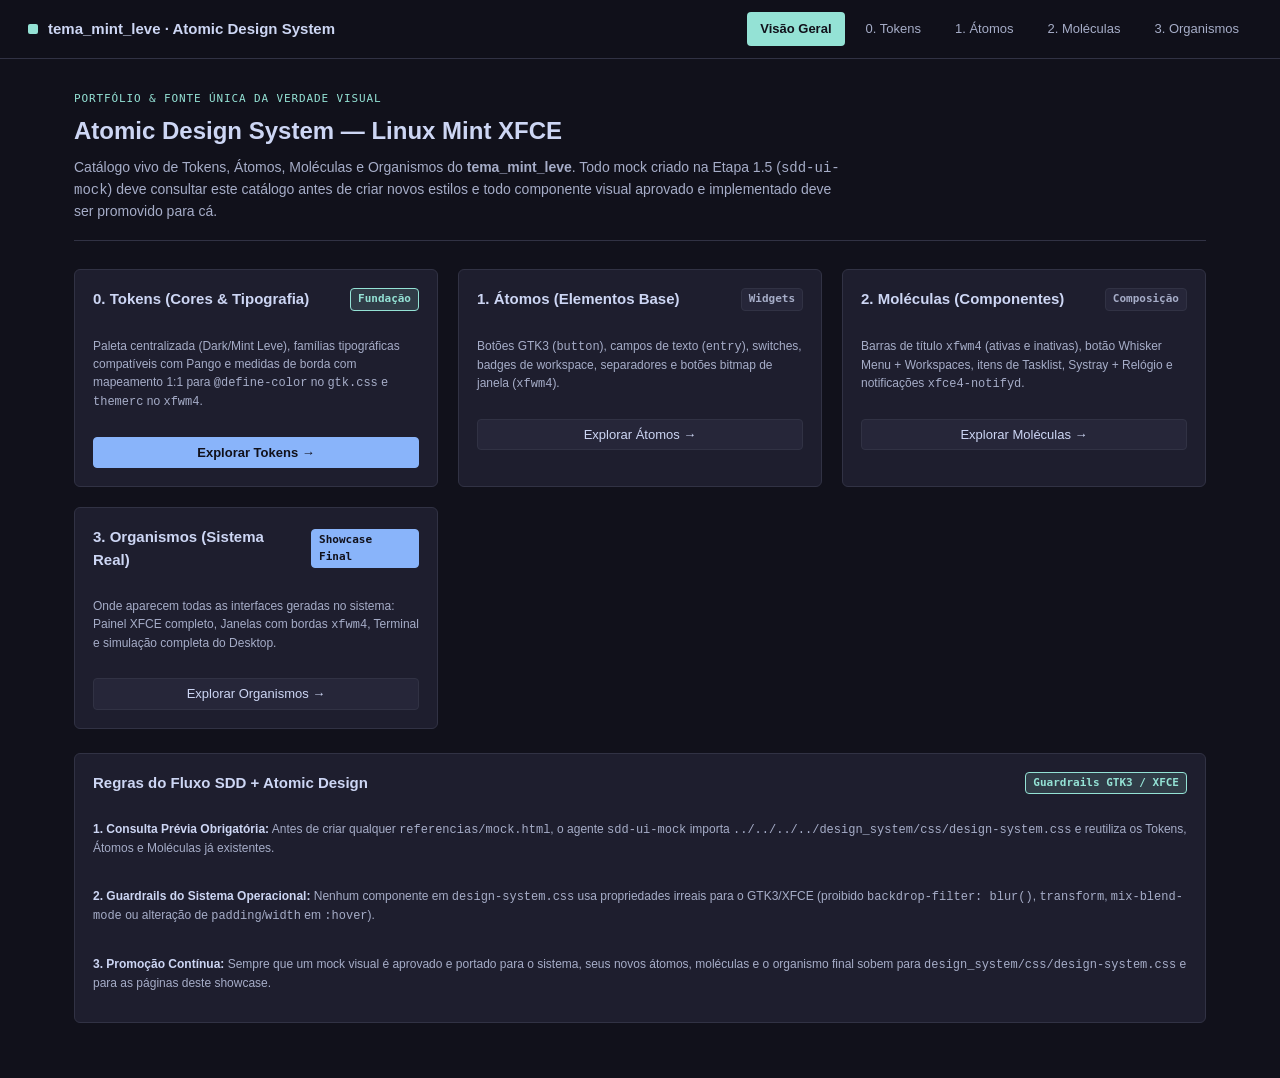
==== design_system/index.html @ 0c6aaf91 "configs dos agentes para desenvolver  e  arquitetura do projeto" ====
<!DOCTYPE html>
<html lang="pt-BR">
<head>
  <meta charset="UTF-8" />
  <meta name="viewport" content="width=device-width, initial-scale=1.0" />
  <title>Design System — Tema Mint Leve (Atomic Design)</title>
  <link rel="stylesheet" href="css/design-system.css" />
</head>
<body class="ds-showcase-body">
  <!-- Barra de Navegação Global do Design System -->
  <nav class="ds-navbar">
    <a href="index.html" class="ds-navbar__brand">
      <span class="ds-navbar__brand-dot"></span>
      <span>tema_mint_leve · Atomic Design System</span>
    </a>
    <div class="ds-navbar__links">
      <a href="index.html" class="ds-navbar__link is-current">Visão Geral</a>
      <a href="tokens.html" class="ds-navbar__link">0. Tokens</a>
      <a href="atoms.html" class="ds-navbar__link">1. Átomos</a>
      <a href="molecules.html" class="ds-navbar__link">2. Moléculas</a>
      <a href="organisms.html" class="ds-navbar__link">3. Organismos</a>
    </div>
  </nav>

  <main class="ds-container">
    <header class="ds-page-header">
      <div class="ds-page-header__eyebrow">Portfólio &amp; Fonte Única da Verdade Visual</div>
      <h1 class="ds-page-header__title">Atomic Design System — Linux Mint XFCE</h1>
      <p class="ds-page-header__desc">
        Catálogo vivo de Tokens, Átomos, Moléculas e Organismos do <strong>tema_mint_leve</strong>.
        Todo mock criado na Etapa 1.5 (<code>sdd-ui-mock</code>) deve consultar este catálogo antes de criar
        novos estilos e todo componente visual aprovado e implementado deve ser promovido para cá.
      </p>
    </header>

    <section class="ds-grid">
      <article class="ds-card">
        <div class="ds-card__header">
          <h2 class="ds-card__title">0. Tokens (Cores &amp; Tipografia)</h2>
          <span class="ds-atom-badge ds-atom-badge--mint">Fundação</span>
        </div>
        <div class="ds-card__meta">
          <p>Paleta centralizada (Dark/Mint Leve), famílias tipográficas compatíveis com Pango e medidas de borda com mapeamento 1:1 para <code>@define-color</code> no <code>gtk.css</code> e <code>themerc</code> no <code>xfwm4</code>.</p>
        </div>
        <a href="tokens.html" class="ds-atom-btn ds-atom-btn--primary">Explorar Tokens →</a>
      </article>

      <article class="ds-card">
        <div class="ds-card__header">
          <h2 class="ds-card__title">1. Átomos (Elementos Base)</h2>
          <span class="ds-atom-badge">Widgets</span>
        </div>
        <div class="ds-card__meta">
          <p>Botões GTK3 (<code>button</code>), campos de texto (<code>entry</code>), switches, badges de workspace, separadores e botões bitmap de janela (<code>xfwm4</code>).</p>
        </div>
        <a href="atoms.html" class="ds-atom-btn">Explorar Átomos →</a>
      </article>

      <article class="ds-card">
        <div class="ds-card__header">
          <h2 class="ds-card__title">2. Moléculas (Componentes)</h2>
          <span class="ds-atom-badge">Composição</span>
        </div>
        <div class="ds-card__meta">
          <p>Barras de título <code>xfwm4</code> (ativas e inativas), botão Whisker Menu + Workspaces, itens de Tasklist, Systray + Relógio e notificações <code>xfce4-notifyd</code>.</p>
        </div>
        <a href="molecules.html" class="ds-atom-btn">Explorar Moléculas →</a>
      </article>

      <article class="ds-card">
        <div class="ds-card__header">
          <h2 class="ds-card__title">3. Organismos (Sistema Real)</h2>
          <span class="ds-atom-badge ds-atom-badge--active">Showcase Final</span>
        </div>
        <div class="ds-card__meta">
          <p>Onde aparecem todas as interfaces geradas no sistema: Painel XFCE completo, Janelas com bordas <code>xfwm4</code>, Terminal e simulação completa do Desktop.</p>
        </div>
        <a href="organisms.html" class="ds-atom-btn">Explorar Organismos →</a>
      </article>
    </section>

    <section class="ds-card" style="margin-top: 24px;">
      <div class="ds-card__header">
        <h2 class="ds-card__title">Regras do Fluxo SDD + Atomic Design</h2>
        <span class="ds-atom-badge ds-atom-badge--mint">Guardrails GTK3 / XFCE</span>
      </div>
      <div class="ds-card__meta">
        <p><strong>1. Consulta Prévia Obrigatória:</strong> Antes de criar qualquer <code>referencias/mock.html</code>, o agente <code>sdd-ui-mock</code> importa <code>../../../../design_system/css/design-system.css</code> e reutiliza os Tokens, Átomos e Moléculas já existentes.</p>
        <p><strong>2. Guardrails do Sistema Operacional:</strong> Nenhum componente em <code>design-system.css</code> usa propriedades irreais para o GTK3/XFCE (proibido <code>backdrop-filter: blur()</code>, <code>transform</code>, <code>mix-blend-mode</code> ou alteração de <code>padding</code>/<code>width</code> em <code>:hover</code>).</p>
        <p><strong>3. Promoção Contínua:</strong> Sempre que um mock visual é aprovado e portado para o sistema, seus novos átomos, moléculas e o organismo final sobem para <code>design_system/css/design-system.css</code> e para as páginas deste showcase.</p>
      </div>
    </section>
  </main>
</body>
</html>
---- design_system/css/design-system.css ----
/* ==========================================================================
   TEMA MINT LEVE — CENTRAL ATOMIC DESIGN SYSTEM CSS
   --------------------------------------------------------------------------
   Este arquivo é a Fonte Única da Verdade (Single Source of Truth) visual
   do projeto. Ele é importado por:
   1. Os showcases HTML em `design_system/*.html` (via Live Server)
   2. Os mocks visuais de specs em `specs/<epico>/<spec>/referencias/mock.html`
   
   REGRA DE GUARDRAILS (GTK3 `GtkCssProvider` + XFCE `xfwm4`):
   - PROIBIDO nos blocos [1] a [4]: backdrop-filter, filter: blur(),
     mix-blend-mode, transform, animações contínuas ou mudança de geometria
     (padding/border-width/width/height) em :hover/:focus.
   ========================================================================== */

/* ==========================================================================
   [1. TOKENS] — Paleta de Cores, Tipografia, Bordas e Espaçamento
   Mapeamento 1:1 com `@define-color` (gtk.css) e `themerc`/`.xpm` (xfwm4)
   ========================================================================== */
:root {
  /* Superfícies e Fundos */
  --ds-bg-base: #181825;           /* @define-color bg_base #181825; */
  --ds-bg-surface: #1e1e2e;        /* @define-color bg_surface #1e1e2e; */
  --ds-bg-elevated: #262639;       /* @define-color bg_elevated #262639; */
  --ds-bg-overlay: #313244;        /* @define-color bg_overlay #313244; */
  --ds-bg-panel: rgba(24, 24, 37, 0.94); /* @define-color bg_panel rgba(24,24,37,0.94); */

  /* Tipografia e Ícones (Foreground) */
  --ds-fg-primary: #cdd6f4;        /* @define-color fg_primary #cdd6f4; | active_text_color */
  --ds-fg-secondary: #a6adc8;      /* @define-color fg_secondary #a6adc8; */
  --ds-fg-muted: #6c7086;          /* @define-color fg_muted #6c7086; | inactive_text_color */
  --ds-fg-on-accent: #11111b;      /* @define-color fg_on_accent #11111b; */

  /* Cores de Destaque e Semânticas (Mint Leve Accent) */
  --ds-accent-primary: #89b4fa;    /* @define-color accent_primary #89b4fa; */
  --ds-accent-hover: #b4befe;      /* @define-color accent_hover #b4befe; */
  --ds-accent-mint: #94e2d5;       /* @define-color accent_mint #94e2d5; */
  --ds-state-success: #a6e3a1;     /* @define-color state_success #a6e3a1; */
  --ds-state-warning: #f9e2af;     /* @define-color state_warning #f9e2af; */
  --ds-state-danger: #f38ba8;      /* @define-color state_danger #f38ba8; */

  /* Bordas e Janelas (xfwm4 & GTK3) */
  --ds-border-subtle: #313244;     /* @define-color border_subtle #313244; */
  --ds-border-focus: #89b4fa;      /* Borda de janela ativa no xfwm4 (.xpm) */
  --ds-border-inactive: #262639;   /* Borda de janela inativa no xfwm4 (.xpm) */
  --ds-titlebar-active: #1e1e2e;   /* title-1..5-active.xpm */
  --ds-titlebar-inactive: #181825; /* title-1..5-inactive.xpm */

  /* Tipografia Centralizada (Compatível com Pango / Linux Mint) */
  --ds-font-sans: "Inter", "Ubuntu", "Cantarell", "Noto Sans", sans-serif;
  --ds-font-mono: "JetBrains Mono", "Ubuntu Mono", "DejaVu Sans Mono", monospace;
  --ds-text-xs: 11px;
  --ds-text-sm: 12px;
  --ds-text-md: 13px;
  --ds-text-lg: 15px;

  /* Geometria e Raios (GTK3 Widgets — xfwm4 usa canto reto/bitmap) */
  --ds-radius-none: 0px;
  --ds-radius-sm: 4px;
  --ds-radius-md: 6px;
  --ds-border-width: 1px;
  --ds-border-width-xfwm: 2px;

  /* Transição Leve (Economia de CPU/Bateria) */
  --ds-transition-fast: background-color 120ms ease, color 120ms ease, border-color 120ms ease;
}

/* ==========================================================================
   [2. ÁTOMOS] — Elementos Base Indivisíveis (Portáveis para GTK3 / xfwm4)
   ========================================================================== */

/* Átomo: Botão Base GTK3 (`button`) */
.ds-atom-btn {
  font-family: var(--ds-font-sans);
  font-size: var(--ds-text-md);
  font-weight: 500;
  color: var(--ds-fg-primary);
  background-color: var(--ds-bg-elevated);
  border: var(--ds-border-width) solid var(--ds-border-subtle);
  border-radius: var(--ds-radius-sm);
  padding: 5px 12px;
  min-height: 28px;
  min-width: 64px;
  cursor: pointer;
  transition: var(--ds-transition-fast);
  display: inline-flex;
  align-items: center;
  justify-content: center;
  gap: 6px;
  text-decoration: none;
}

.ds-atom-btn:hover {
  background-color: var(--ds-bg-overlay);
  border-color: var(--ds-accent-primary);
}

.ds-atom-btn:active,
.ds-atom-btn.is-active {
  background-color: var(--ds-accent-primary);
  color: var(--ds-fg-on-accent);
  border-color: var(--ds-accent-primary);
}

.ds-atom-btn.ds-atom-btn--primary {
  background-color: var(--ds-accent-primary);
  color: var(--ds-fg-on-accent);
  border-color: var(--ds-accent-primary);
  font-weight: 600;
}

.ds-atom-btn.ds-atom-btn--primary:hover {
  background-color: var(--ds-accent-hover);
  border-color: var(--ds-accent-hover);
}

.ds-atom-btn.ds-atom-btn--danger {
  background-color: transparent;
  color: var(--ds-state-danger);
  border-color: var(--ds-state-danger);
}

.ds-atom-btn.ds-atom-btn--danger:hover {
  background-color: var(--ds-state-danger);
  color: var(--ds-fg-on-accent);
}

.ds-atom-btn.ds-atom-btn--flat {
  background-color: transparent;
  border-color: transparent;
  min-width: 28px;
  padding: 4px 8px;
}

.ds-atom-btn.ds-atom-btn--flat:hover {
  background-color: var(--ds-bg-overlay);
}

.ds-atom-btn:disabled,
.ds-atom-btn.is-disabled {
  opacity: 0.45;
  cursor: not-allowed;
}

/* Átomo: Campo de Entrada GTK3 (`entry`) */
.ds-atom-entry {
  font-family: var(--ds-font-sans);
  font-size: var(--ds-text-md);
  color: var(--ds-fg-primary);
  background-color: var(--ds-bg-base);
  border: var(--ds-border-width) solid var(--ds-border-subtle);
  border-radius: var(--ds-radius-sm);
  padding: 5px 10px;
  min-height: 28px;
  min-width: 180px;
  outline: none;
  transition: var(--ds-transition-fast);
}

.ds-atom-entry:focus,
.ds-atom-entry.is-focused {
  border-color: var(--ds-border-focus);
  box-shadow: inset 0 0 0 1px var(--ds-border-focus);
}

/* Átomo: Botões de Controle de Janela xfwm4 (`close/maximize/hide-active.xpm`) */
.ds-atom-win-ctrl {
  display: inline-block;
  width: 12px;
  height: 12px;
  border-radius: 2px; /* Quadrado levemente suavizado compatível com bitmap .xpm */
  background-color: var(--ds-bg-overlay);
  border: 1px solid var(--ds-border-subtle);
}

.ds-atom-win-ctrl--close {
  background-color: var(--ds-state-danger);
  border-color: var(--ds-state-danger);
}

.ds-atom-win-ctrl--max {
  background-color: var(--ds-state-warning);
  border-color: var(--ds-state-warning);
}

.ds-atom-win-ctrl--min {
  background-color: var(--ds-state-success);
  border-color: var(--ds-state-success);
}

.ds-atom-win-ctrl--inactive {
  background-color: var(--ds-bg-overlay);
  border-color: var(--ds-border-subtle);
}

/* Átomo: Badge / Indicador de Workspace ou Status */
.ds-atom-badge {
  font-family: var(--ds-font-mono);
  font-size: var(--ds-text-xs);
  font-weight: 600;
  padding: 2px 7px;
  border-radius: var(--ds-radius-sm);
  background-color: var(--ds-bg-elevated);
  color: var(--ds-fg-secondary);
  border: 1px solid var(--ds-border-subtle);
  display: inline-block;
}

.ds-atom-badge--active {
  background-color: var(--ds-accent-primary);
  color: var(--ds-fg-on-accent);
  border-color: var(--ds-accent-primary);
}

.ds-atom-badge--mint {
  background-color: rgba(148, 226, 213, 0.15);
  color: var(--ds-accent-mint);
  border-color: var(--ds-accent-mint);
}

/* Átomo: Switch / Toggle GTK3 (`switch`) */
.ds-atom-switch {
  display: inline-flex;
  align-items: center;
  width: 36px;
  height: 18px;
  background-color: var(--ds-bg-overlay);
  border: 1px solid var(--ds-border-subtle);
  border-radius: 9px;
  padding: 2px;
}

.ds-atom-switch__Knob {
  width: 12px;
  height: 12px;
  border-radius: 50%;
  background-color: var(--ds-fg-secondary);
}

.ds-atom-switch--checked {
  background-color: var(--ds-accent-primary);
  border-color: var(--ds-accent-primary);
  justify-content: flex-end;
}

.ds-atom-switch--checked .ds-atom-switch__Knob {
  background-color: var(--ds-fg-on-accent);
}

/* Átomo: Separador de Painel / Menu (`separator`) */
.ds-atom-separator-v {
  display: inline-block;
  width: 1px;
  height: 16px;
  background-color: var(--ds-border-subtle);
  margin: 0 4px;
}

.ds-atom-separator-h {
  height: 1px;
  width: 100%;
  background-color: var(--ds-border-subtle);
  margin: 8px 0;
}

/* ==========================================================================
   [3. MOLÉCULAS] — Grupos Funcionais de Átomos (Portáveis para GTK3 / xfwm4)
   ========================================================================== */

/* Molécula: Barra de Título xfwm4 (`themerc` + `title-1..5-active.xpm`) */
.ds-mol-xfwm-titlebar {
  background-color: var(--ds-titlebar-active);
  color: var(--ds-fg-primary);
  font-family: var(--ds-font-sans);
  font-size: var(--ds-text-sm);
  font-weight: 600;
  min-height: 28px;
  padding: 0 10px;
  border-bottom: 1px solid var(--ds-border-subtle);
  display: flex;
  align-items: center;
  justify-content: space-between;
  /* xfwm4 usa cantos retos ou bitmap simples */
  border-radius: var(--ds-radius-none);
}

.ds-mol-xfwm-titlebar.is-backdrop {
  background-color: var(--ds-titlebar-inactive);
  color: var(--ds-fg-muted);
}

.ds-mol-xfwm-titlebar__controls {
  display: inline-flex;
  align-items: center;
  gap: 6px; /* Mapeia para button_spacing=6 no themerc */
}

/* Molécula: Botão Whisker Menu + Workspaces (Esquerda do Painel XFCE) */
.ds-mol-panel-launcher-group {
  display: inline-flex;
  align-items: center;
  gap: 4px;
}

.ds-mol-whisker-btn {
  background-color: var(--ds-bg-elevated);
  color: var(--ds-accent-mint);
  border: 1px solid var(--ds-border-subtle);
  border-radius: var(--ds-radius-sm);
  padding: 3px 10px;
  min-height: 24px;
  font-family: var(--ds-font-sans);
  font-size: var(--ds-text-sm);
  font-weight: 600;
  display: inline-flex;
  align-items: center;
  gap: 6px;
}

.ds-mol-whisker-btn:hover {
  background-color: var(--ds-bg-overlay);
  border-color: var(--ds-accent-mint);
}

/* Molécula: Item da Tasklist do Painel (`.xfce4-panel .tasklist .toggle`) */
.ds-mol-tasklist-item {
  background-color: transparent;
  color: var(--ds-fg-secondary);
  border: 1px solid transparent;
  border-bottom: 2px solid transparent;
  border-radius: var(--ds-radius-sm);
  padding: 3px 12px;
  min-height: 24px;
  font-family: var(--ds-font-sans);
  font-size: var(--ds-text-sm);
  display: inline-flex;
  align-items: center;
  gap: 6px;
}

.ds-mol-tasklist-item:hover {
  background-color: var(--ds-bg-elevated);
  color: var(--ds-fg-primary);
}

.ds-mol-tasklist-item.is-checked {
  background-color: var(--ds-bg-elevated);
  color: var(--ds-fg-primary);
  border-bottom-color: var(--ds-accent-primary);
  font-weight: 600;
}

/* Molécula: Systray + Relógio (`#clock-button` + indicadores) */
.ds-mol-panel-systray {
  display: inline-flex;
  align-items: center;
  gap: 8px;
  padding: 2px 8px;
  background-color: var(--ds-bg-elevated);
  border: 1px solid var(--ds-border-subtle);
  border-radius: var(--ds-radius-sm);
  font-family: var(--ds-font-mono);
  font-size: var(--ds-text-xs);
  color: var(--ds-fg-primary);
  min-height: 24px;
}

/* Molécula: Notificação Leve (`xfce4-notifyd`) */
.ds-mol-notification {
  background-color: var(--ds-bg-surface);
  color: var(--ds-fg-primary);
  border: 1px solid var(--ds-accent-primary);
  border-radius: var(--ds-radius-md);
  padding: 10px 14px;
  min-width: 260px;
  font-family: var(--ds-font-sans);
  font-size: var(--ds-text-sm);
}

.ds-mol-notification__title {
  font-weight: 600;
  color: var(--ds-accent-mint);
  margin-bottom: 3px;
}

/* ==========================================================================
   [4. ORGANISMOS] — Interfaces Completas do Sistema (Painel, Janelas, Desktop)
   ========================================================================== */

/* Organismo 1: Painel Superior Completo (`xfce4-panel`) */
.ds-org-xfce-panel {
  background-color: var(--ds-bg-panel);
  color: var(--ds-fg-primary);
  border-bottom: 1px solid var(--ds-border-subtle);
  min-height: 30px;
  padding: 2px 8px;
  display: flex;
  align-items: center;
  justify-content: space-between;
  font-family: var(--ds-font-sans);
}

.ds-org-xfce-panel__center {
  display: flex;
  align-items: center;
  gap: 6px;
}

/* Organismo 2: Janela Completa gerenciada pelo xfwm4 (Ativa ou Backdrop) */
.ds-org-window {
  background-color: var(--ds-bg-surface);
  color: var(--ds-fg-primary);
  border: var(--ds-border-width-xfwm) solid var(--ds-border-focus);
  border-radius: var(--ds-radius-none);
  display: flex;
  flex-direction: column;
  overflow: hidden;
}

.ds-org-window.is-backdrop {
  border-color: var(--ds-border-inactive);
  background-color: var(--ds-bg-base);
}

.ds-org-window__body {
  padding: 14px;
  font-family: var(--ds-font-sans);
  font-size: var(--ds-text-md);
}

/* Organismo 3: Janela de Terminal (`xfce4-terminal`) */
.ds-org-terminal {
  background-color: var(--ds-bg-base);
  color: var(--ds-fg-primary);
  font-family: var(--ds-font-mono);
  font-size: var(--ds-text-sm);
  padding: 14px;
  line-height: 1.55;
}

.ds-org-terminal__prompt {
  color: var(--ds-accent-mint);
  font-weight: 600;
}

.ds-org-terminal__cmd {
  color: var(--ds-accent-primary);
}

/* ==========================================================================
   [5. SHOWCASE SHELL & NAVEGAÇÃO] — Apenas para visualização no Live Server
   (NÃO é portado para o sistema operacional)
   ========================================================================== */
* {
  box-sizing: border-box;
}

body.ds-showcase-body {
  margin: 0;
  padding: 0;
  background-color: #11111b;
  color: var(--ds-fg-primary);
  font-family: var(--ds-font-sans);
  line-height: 1.5;
}

.ds-navbar {
  position: sticky;
  top: 0;
  z-index: 100;
  background-color: rgba(17, 17, 27, 0.96);
  border-bottom: 1px solid var(--ds-border-subtle);
  padding: 12px 28px;
  display: flex;
  align-items: center;
  justify-content: space-between;
  flex-wrap: wrap;
  gap: 16px;
}

.ds-navbar__brand {
  display: flex;
  align-items: center;
  gap: 10px;
  font-weight: 700;
  font-size: 15px;
  color: var(--ds-fg-primary);
  text-decoration: none;
}

.ds-navbar__brand-dot {
  width: 10px;
  height: 10px;
  border-radius: 2px;
  background-color: var(--ds-accent-mint);
}

.ds-navbar__links {
  display: flex;
  align-items: center;
  gap: 8px;
  flex-wrap: wrap;
}

.ds-navbar__link {
  color: var(--ds-fg-secondary);
  text-decoration: none;
  font-size: 13px;
  font-weight: 500;
  padding: 6px 12px;
  border-radius: var(--ds-radius-sm);
  border: 1px solid transparent;
  transition: var(--ds-transition-fast);
}

.ds-navbar__link:hover {
  color: var(--ds-fg-primary);
  background-color: var(--ds-bg-surface);
  border-color: var(--ds-border-subtle);
}

.ds-navbar__link.is-current {
  color: var(--ds-fg-on-accent);
  background-color: var(--ds-accent-mint);
  font-weight: 600;
}

.ds-container {
  max-width: 1180px;
  margin: 0 auto;
  padding: 32px 24px 64px;
}

.ds-page-header {
  margin-bottom: 28px;
  padding-bottom: 18px;
  border-bottom: 1px solid var(--ds-border-subtle);
}

.ds-page-header__eyebrow {
  font-family: var(--ds-font-mono);
  font-size: 11px;
  text-transform: uppercase;
  letter-spacing: 0.08em;
  color: var(--ds-accent-mint);
  margin-bottom: 6px;
}

.ds-page-header__title {
  margin: 0 0 8px 0;
  font-size: 24px;
  color: var(--ds-fg-primary);
}

.ds-page-header__desc {
  margin: 0;
  color: var(--ds-fg-secondary);
  font-size: 14px;
  max-width: 780px;
}

.ds-grid {
  display: grid;
  grid-template-columns: repeat(auto-fill, minmax(340px, 1fr));
  gap: 20px;
}

.ds-grid--full {
  grid-template-columns: 1fr;
}

.ds-card {
  background-color: var(--ds-bg-surface);
  border: 1px solid var(--ds-border-subtle);
  border-radius: var(--ds-radius-md);
  padding: 18px;
  display: flex;
  flex-direction: column;
  gap: 14px;
}

.ds-card__header {
  display: flex;
  align-items: center;
  justify-content: space-between;
  gap: 8px;
}

.ds-card__title {
  margin: 0;
  font-size: 15px;
  font-weight: 600;
  color: var(--ds-fg-primary);
}

.ds-card__preview {
  background-color: #11111b;
  border: 1px dashed var(--ds-border-subtle);
  border-radius: var(--ds-radius-sm);
  padding: 18px;
  display: flex;
  align-items: center;
  justify-content: center;
  flex-wrap: wrap;
  gap: 12px;
}

.ds-card__preview--block {
  display: block;
}

.ds-card__meta {
  font-size: 12px;
  color: var(--ds-fg-secondary);
  display: flex;
  flex-direction: column;
  gap: 6px;
}

.ds-card__meta strong {
  color: var(--ds-fg-primary);
}

.ds-code {
  font-family: var(--ds-font-mono);
  font-size: 11px;
  background-color: var(--ds-bg-base);
  color: var(--ds-accent-mint);
  padding: 10px 12px;
  border-radius: var(--ds-radius-sm);
  border: 1px solid var(--ds-border-subtle);
  overflow-x: auto;
  margin: 0;
  white-space: pre;
}

.ds-swatch-grid {
  display: grid;
  grid-template-columns: repeat(auto-fill, minmax(220px, 1fr));
  gap: 14px;
}

.ds-swatch {
  background-color: var(--ds-bg-surface);
  border: 1px solid var(--ds-border-subtle);
  border-radius: var(--ds-radius-sm);
  overflow: hidden;
}

.ds-swatch__color {
  height: 52px;
  border-bottom: 1px solid var(--ds-border-subtle);
}

.ds-swatch__info {
  padding: 10px 12px;
  font-size: 12px;
}

.ds-swatch__name {
  font-family: var(--ds-font-mono);
  font-weight: 600;
  color: var(--ds-fg-primary);
  display: block;
}

.ds-swatch__value {
  font-family: var(--ds-font-mono);
  font-size: 11px;
  color: var(--ds-accent-mint);
}

.ds-swatch__target {
  display: block;
  margin-top: 4px;
  font-size: 11px;
  color: var(--ds-fg-muted);
}

.ds-desktop-sim {
  background-color: #11111b;
  background-image: radial-gradient(rgba(137, 180, 250, 0.08) 1px, transparent 0);
  background-size: 20px 20px;
  border: 1px solid var(--ds-border-subtle);
  border-radius: var(--ds-radius-md);
  overflow: hidden;
  min-height: 420px;
  display: flex;
  flex-direction: column;
}

.ds-desktop-sim__workspace {
  padding: 24px;
  display: grid;
  grid-template-columns: 1.15fr 0.85fr;
  gap: 20px;
  align-items: start;
}

@media (max-width: 820px) {
  .ds-desktop-sim__workspace {
    grid-template-columns: 1fr;
  }
}
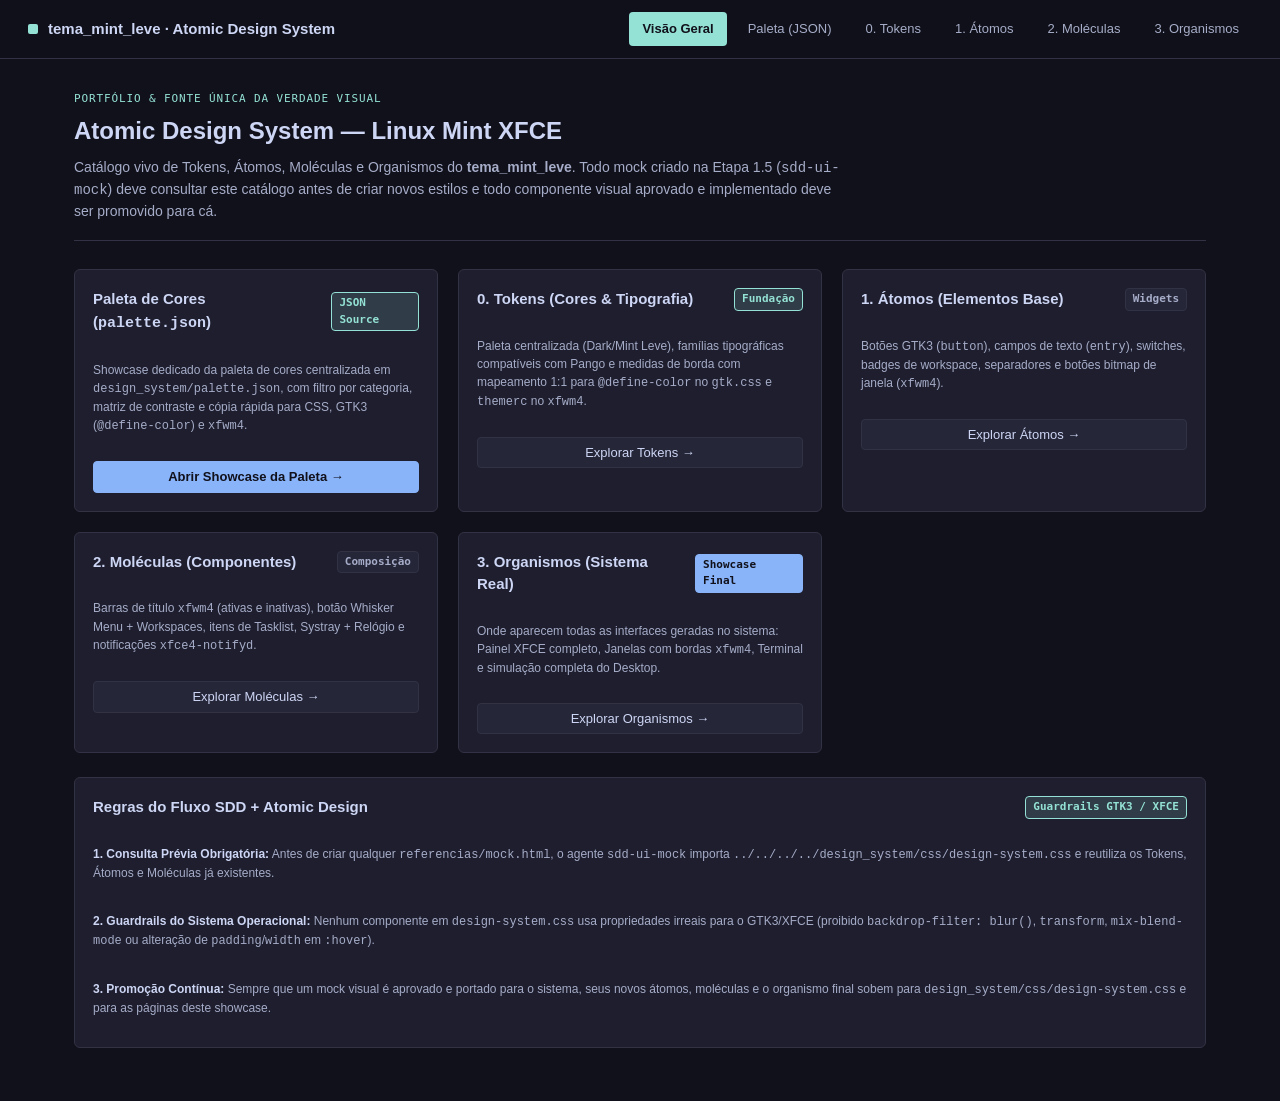
==== commit e34ece79: "centralizando paleta de cores" ====
--- a/design_system/index.html
+++ b/design_system/index.html
@@ -15,6 +15,7 @@
     </a>
     <div class="ds-navbar__links">
       <a href="index.html" class="ds-navbar__link is-current">Visão Geral</a>
+      <a href="palette.html" class="ds-navbar__link">Paleta (JSON)</a>
       <a href="tokens.html" class="ds-navbar__link">0. Tokens</a>
       <a href="atoms.html" class="ds-navbar__link">1. Átomos</a>
       <a href="molecules.html" class="ds-navbar__link">2. Moléculas</a>
@@ -36,13 +37,24 @@
     <section class="ds-grid">
       <article class="ds-card">
         <div class="ds-card__header">
+          <h2 class="ds-card__title">Paleta de Cores (<code>palette.json</code>)</h2>
+          <span class="ds-atom-badge ds-atom-badge--mint">JSON Source</span>
+        </div>
+        <div class="ds-card__meta">
+          <p>Showcase dedicado da paleta de cores centralizada em <code>design_system/palette.json</code>, com filtro por categoria, matriz de contraste e cópia rápida para CSS, GTK3 (<code>@define-color</code>) e <code>xfwm4</code>.</p>
+        </div>
+        <a href="palette.html" class="ds-atom-btn ds-atom-btn--primary">Abrir Showcase da Paleta →</a>
+      </article>
+
+      <article class="ds-card">
+        <div class="ds-card__header">
           <h2 class="ds-card__title">0. Tokens (Cores &amp; Tipografia)</h2>
           <span class="ds-atom-badge ds-atom-badge--mint">Fundação</span>
         </div>
         <div class="ds-card__meta">
           <p>Paleta centralizada (Dark/Mint Leve), famílias tipográficas compatíveis com Pango e medidas de borda com mapeamento 1:1 para <code>@define-color</code> no <code>gtk.css</code> e <code>themerc</code> no <code>xfwm4</code>.</p>
         </div>
-        <a href="tokens.html" class="ds-atom-btn ds-atom-btn--primary">Explorar Tokens →</a>
+        <a href="tokens.html" class="ds-atom-btn">Explorar Tokens →</a>
       </article>
 
       <article class="ds-card">
